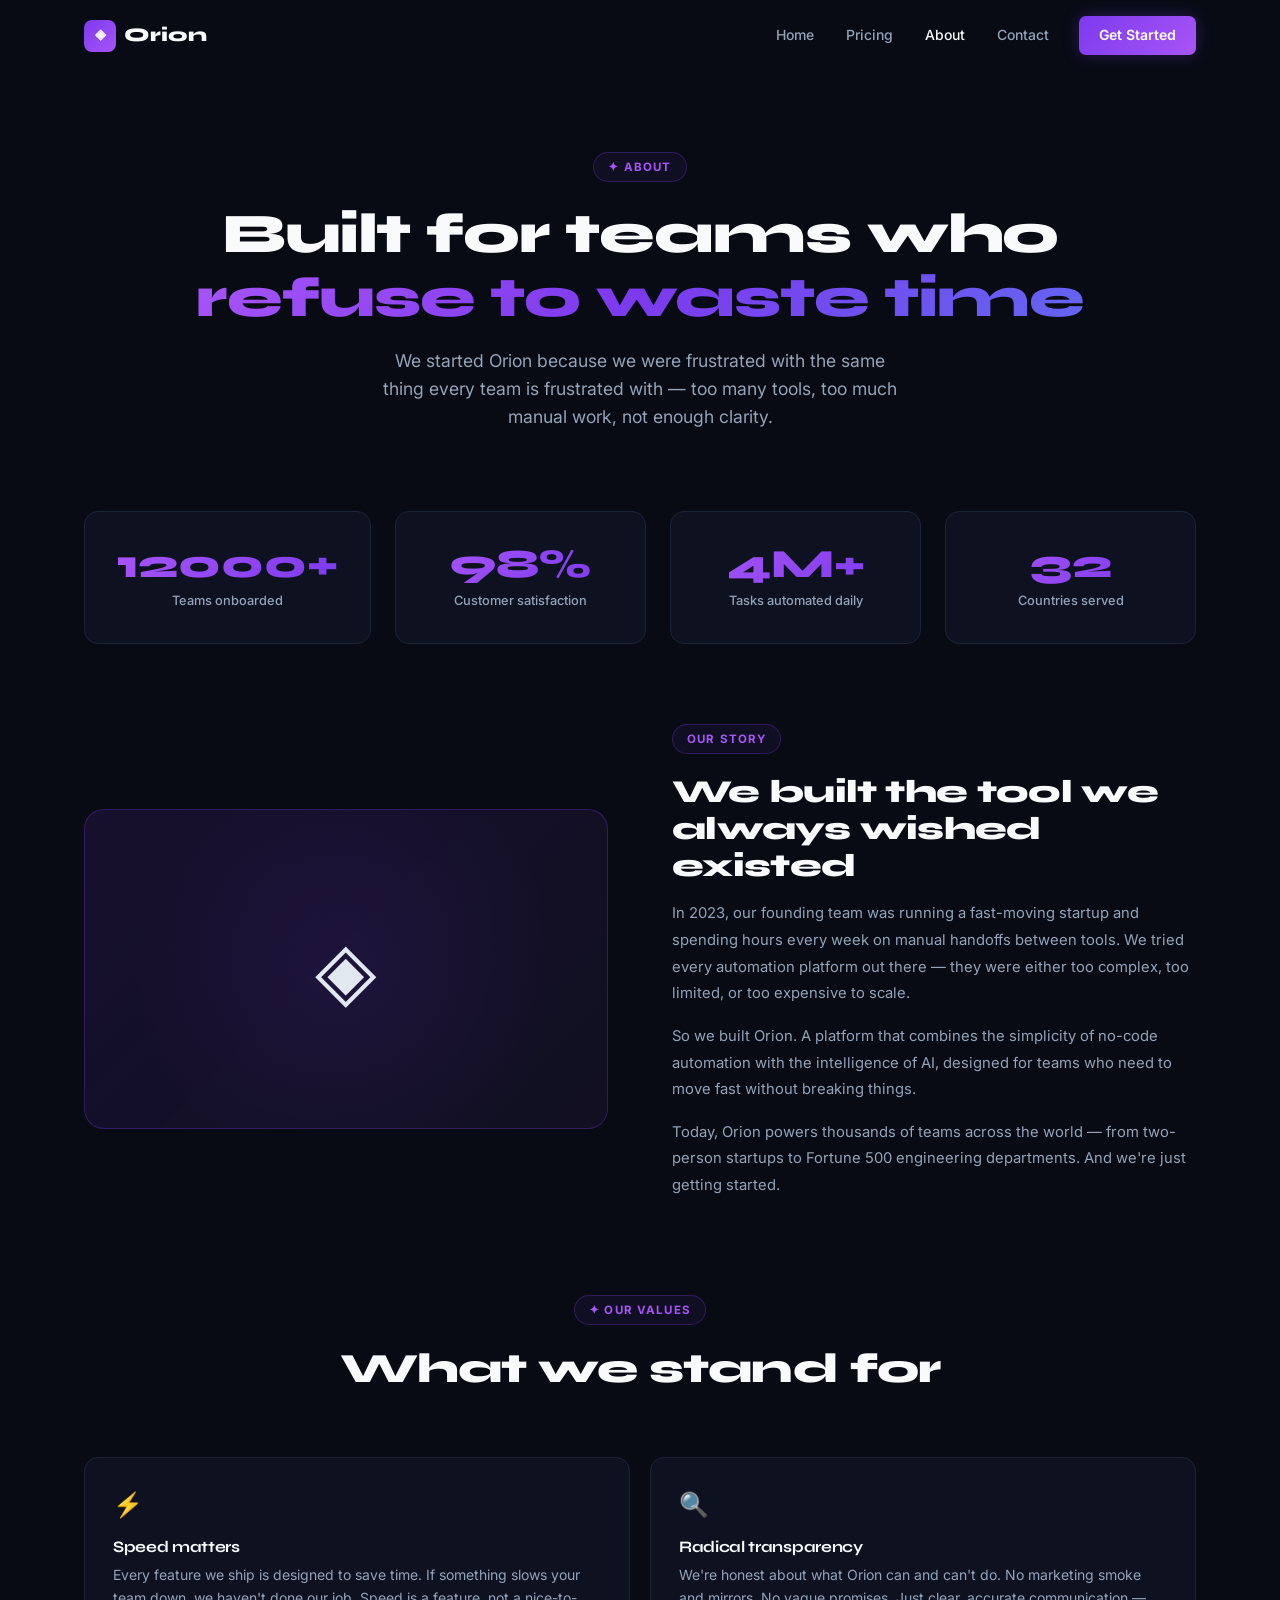
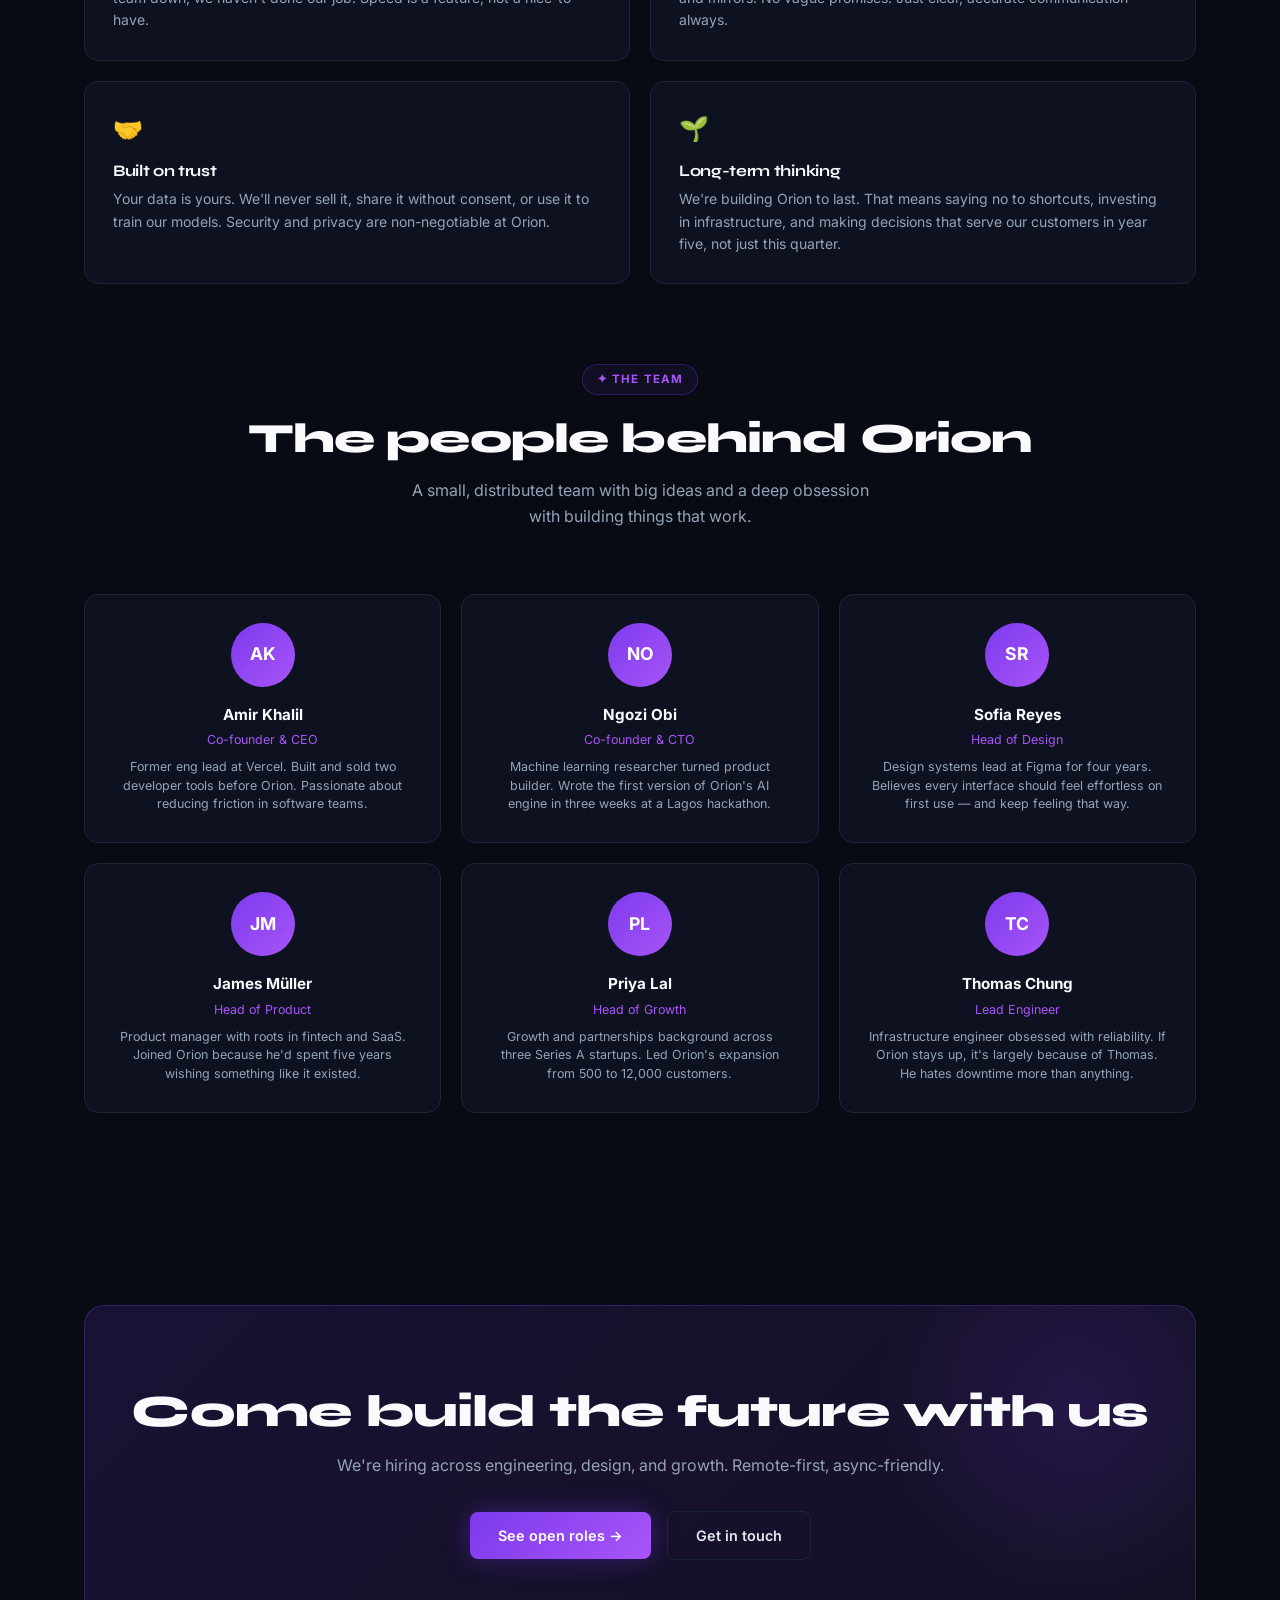
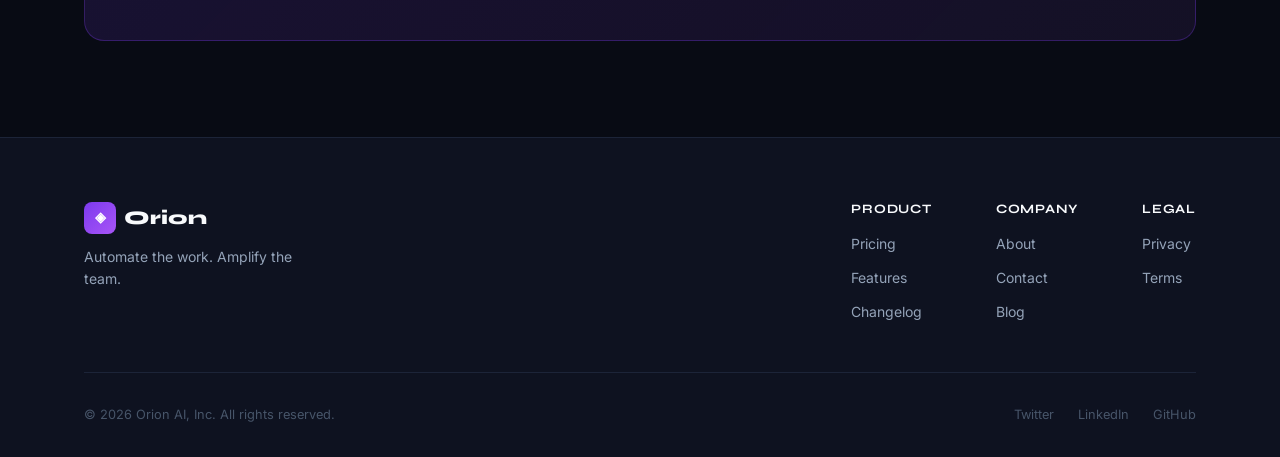
==== about.html @ fe695ee7 "initial commit" ====
<!DOCTYPE html>
<html lang="en">
<head>
  <meta charset="UTF-8" />
  <meta name="viewport" content="width=device-width, initial-scale=1.0" />
  <title>About — Orion AI</title>
  <link href="https://fonts.googleapis.com/css2?family=Syne:wght@700;800&family=Inter:wght@400;500;600&display=swap" rel="stylesheet" />
  <link rel="stylesheet" href="styles.css" />
</head>
<body>

  <!-- NAVBAR -->
  <nav class="navbar" id="navbar">
    <div class="nav-container">
      <a href="index.html" class="nav-logo">
        <span class="logo-icon">◈</span>
        Orion
      </a>
      <div class="nav-links" id="nav-links">
        <a href="index.html" class="nav-link">Home</a>
        <a href="pricing.html" class="nav-link">Pricing</a>
        <a href="about.html" class="nav-link">About</a>
        <a href="contact.html" class="nav-link">Contact</a>
        <a href="contact.html" class="btn-nav">Get Started</a>
      </div>
      <button class="hamburger" id="hamburger" aria-label="Menu">
        <span></span><span></span><span></span>
      </button>
    </div>
  </nav>

  <!-- HERO -->
  <div class="page-hero">
    <div class="container">
      <span class="section-label reveal">✦ About</span>
      <h1 class="reveal reveal-d1">Built for teams who <span class="gradient-text">refuse to waste time</span></h1>
      <p class="reveal reveal-d2">We started Orion because we were frustrated with the same thing every team is frustrated with — too many tools, too much manual work, not enough clarity.</p>
    </div>
  </div>

  <section class="section" style="padding-top: 0;">
    <div class="container">

      <!-- Stats -->
      <div class="stats-grid">
        <div class="stat-block reveal">
          <div class="num count-up" data-target="12000" data-suffix="+">0</div>
          <div class="label">Teams onboarded</div>
        </div>
        <div class="stat-block reveal reveal-d2">
          <div class="num count-up" data-target="98" data-suffix="%">0</div>
          <div class="label">Customer satisfaction</div>
        </div>
        <div class="stat-block reveal reveal-d3">
          <div class="num count-up" data-target="4" data-suffix="M+">0</div>
          <div class="label">Tasks automated daily</div>
        </div>
        <div class="stat-block reveal reveal-d4">
          <div class="num count-up" data-target="32" data-suffix="">0</div>
          <div class="label">Countries served</div>
        </div>
      </div>

      <!-- Story -->
      <div class="story-grid">
        <div class="story-visual reveal">
          <span style="position:relative;z-index:1">◈</span>
        </div>
        <div class="story-text reveal reveal-d2">
          <span class="section-label">Our Story</span>
          <h2>We built the tool we always wished existed</h2>
          <p>In 2023, our founding team was running a fast-moving startup and spending hours every week on manual handoffs between tools. We tried every automation platform out there — they were either too complex, too limited, or too expensive to scale.</p>
          <p>So we built Orion. A platform that combines the simplicity of no-code automation with the intelligence of AI, designed for teams who need to move fast without breaking things.</p>
          <p>Today, Orion powers thousands of teams across the world — from two-person startups to Fortune 500 engineering departments. And we're just getting started.</p>
        </div>
      </div>

      <!-- Values -->
      <div class="section-header">
        <span class="section-label reveal">✦ Our Values</span>
        <h2 class="reveal reveal-d1">What we stand for</h2>
      </div>
      <div class="values-grid">
        <div class="value-card reveal">
          <div class="value-icon">⚡</div>
          <h3>Speed matters</h3>
          <p>Every feature we ship is designed to save time. If something slows your team down, we haven't done our job. Speed is a feature, not a nice-to-have.</p>
        </div>
        <div class="value-card reveal reveal-d2">
          <div class="value-icon">🔍</div>
          <h3>Radical transparency</h3>
          <p>We're honest about what Orion can and can't do. No marketing smoke and mirrors. No vague promises. Just clear, accurate communication — always.</p>
        </div>
        <div class="value-card reveal reveal-d1">
          <div class="value-icon">🤝</div>
          <h3>Built on trust</h3>
          <p>Your data is yours. We'll never sell it, share it without consent, or use it to train our models. Security and privacy are non-negotiable at Orion.</p>
        </div>
        <div class="value-card reveal reveal-d3">
          <div class="value-icon">🌱</div>
          <h3>Long-term thinking</h3>
          <p>We're building Orion to last. That means saying no to shortcuts, investing in infrastructure, and making decisions that serve our customers in year five, not just this quarter.</p>
        </div>
      </div>

      <!-- Team -->
      <div class="section-header" style="margin-top: 4rem;">
        <span class="section-label reveal">✦ The Team</span>
        <h2 class="reveal reveal-d1">The people behind Orion</h2>
        <p class="reveal reveal-d2">A small, distributed team with big ideas and a deep obsession with building things that work.</p>
      </div>
      <div class="team-grid">
        <div class="team-card reveal">
          <div class="team-av">AK</div>
          <div class="team-name">Amir Khalil</div>
          <div class="team-role">Co-founder & CEO</div>
          <div class="team-bio">Former eng lead at Vercel. Built and sold two developer tools before Orion. Passionate about reducing friction in software teams.</div>
        </div>
        <div class="team-card reveal reveal-d2">
          <div class="team-av">NO</div>
          <div class="team-name">Ngozi Obi</div>
          <div class="team-role">Co-founder & CTO</div>
          <div class="team-bio">Machine learning researcher turned product builder. Wrote the first version of Orion's AI engine in three weeks at a Lagos hackathon.</div>
        </div>
        <div class="team-card reveal reveal-d4">
          <div class="team-av">SR</div>
          <div class="team-name">Sofia Reyes</div>
          <div class="team-role">Head of Design</div>
          <div class="team-bio">Design systems lead at Figma for four years. Believes every interface should feel effortless on first use — and keep feeling that way.</div>
        </div>
        <div class="team-card reveal reveal-d1">
          <div class="team-av">JM</div>
          <div class="team-name">James Müller</div>
          <div class="team-role">Head of Product</div>
          <div class="team-bio">Product manager with roots in fintech and SaaS. Joined Orion because he'd spent five years wishing something like it existed.</div>
        </div>
        <div class="team-card reveal reveal-d3">
          <div class="team-av">PL</div>
          <div class="team-name">Priya Lal</div>
          <div class="team-role">Head of Growth</div>
          <div class="team-bio">Growth and partnerships background across three Series A startups. Led Orion's expansion from 500 to 12,000 customers.</div>
        </div>
        <div class="team-card reveal reveal-d5">
          <div class="team-av">TC</div>
          <div class="team-name">Thomas Chung</div>
          <div class="team-role">Lead Engineer</div>
          <div class="team-bio">Infrastructure engineer obsessed with reliability. If Orion stays up, it's largely because of Thomas. He hates downtime more than anything.</div>
        </div>
      </div>

    </div>
  </section>

  <!-- CTA -->
  <section class="section" style="padding-bottom: 0;">
    <div class="container">
      <div class="cta-banner reveal">
        <h2>Come build the future with us</h2>
        <p>We're hiring across engineering, design, and growth. Remote-first, async-friendly.</p>
        <div class="hero-cta">
          <a href="contact.html" class="btn-primary">See open roles →</a>
          <a href="contact.html" class="btn-secondary">Get in touch</a>
        </div>
      </div>
    </div>
  </section>

  <!-- FOOTER -->
  <footer class="footer">
    <div class="container">
      <div class="footer-top">
        <div class="footer-brand">
          <a href="index.html" class="nav-logo">
            <span class="logo-icon">◈</span>
            Orion
          </a>
          <p>Automate the work. Amplify the team.</p>
        </div>
        <div class="footer-links">
          <div class="footer-col">
            <h4>Product</h4>
            <a href="pricing.html">Pricing</a>
            <a href="#">Features</a>
            <a href="#">Changelog</a>
          </div>
          <div class="footer-col">
            <h4>Company</h4>
            <a href="about.html">About</a>
            <a href="contact.html">Contact</a>
            <a href="#">Blog</a>
          </div>
          <div class="footer-col">
            <h4>Legal</h4>
            <a href="#">Privacy</a>
            <a href="#">Terms</a>
          </div>
        </div>
      </div>
      <div class="footer-bottom">
        <p>&copy; 2026 Orion AI, Inc. All rights reserved.</p>
        <div class="social-links">
          <a href="#">Twitter</a>
          <a href="#">LinkedIn</a>
          <a href="#">GitHub</a>
        </div>
      </div>
    </div>
  </footer>

  <script src="app.js"></script>
</body>
</html>
---- styles.css ----
/* ── ORION AI — SHARED STYLES ── */

:root {
  --bg:          #080B14;
  --surface:     #0E1220;
  --surface-hi:  #131826;
  --border:      #1C2438;
  --border-glow: rgba(124,58,237,0.3);
  --violet:      #7C3AED;
  --violet-lt:   #A855F7;
  --violet-dim:  rgba(124,58,237,0.07);
  --violet-glow: rgba(124,58,237,0.18);
  --text:        #E2E8F0;
  --text-soft:   #94A3B8;
  --text-faint:  #475569;
  --white:       #F8FAFC;
  --nav-h:       72px;
  --max-w:       1160px;
  --radius:      14px;
}

/* ── RESET ── */
*, *::before, *::after { box-sizing: border-box; margin: 0; padding: 0; }
html { scroll-behavior: smooth; }
body {
  background: var(--bg);
  color: var(--text);
  font-family: 'Inter', sans-serif;
  font-size: 16px;
  line-height: 1.6;
  overflow-x: hidden;
}
a { text-decoration: none; color: inherit; }
button { font-family: inherit; cursor: pointer; border: none; background: none; }
img { display: block; max-width: 100%; }

/* ── CONTAINER ── */
.container {
  max-width: var(--max-w);
  margin: 0 auto;
  padding: 0 1.5rem;
}

/* ── TYPOGRAPHY ── */
h1, h2, h3, h4 {
  font-family: 'Syne', sans-serif;
  line-height: 1.15;
  letter-spacing: -0.02em;
}

.gradient-text {
  background: linear-gradient(135deg, #A855F7 0%, #7C3AED 50%, #6366F1 100%);
  -webkit-background-clip: text;
  -webkit-text-fill-color: transparent;
  background-clip: text;
}

.section-label {
  display: inline-flex;
  align-items: center;
  gap: 0.5rem;
  font-size: 0.72rem;
  font-weight: 700;
  letter-spacing: 0.1em;
  text-transform: uppercase;
  color: var(--violet-lt);
  border: 1px solid var(--border-glow);
  background: var(--violet-dim);
  border-radius: 20px;
  padding: 0.3rem 0.875rem;
  margin-bottom: 1.25rem;
}

/* ── BUTTONS ── */
.btn-primary {
  display: inline-flex;
  align-items: center;
  gap: 0.5rem;
  background: linear-gradient(135deg, #7C3AED, #A855F7);
  color: #fff;
  font-size: 0.9rem;
  font-weight: 600;
  padding: 0.75rem 1.75rem;
  border-radius: 8px;
  border: none;
  cursor: pointer;
  transition: opacity 0.2s, box-shadow 0.2s, transform 0.15s;
  box-shadow: 0 0 24px rgba(124,58,237,0.35);
}

.btn-primary:hover {
  opacity: 0.92;
  box-shadow: 0 0 36px rgba(124,58,237,0.5);
  transform: translateY(-1px);
}

.btn-secondary {
  display: inline-flex;
  align-items: center;
  gap: 0.5rem;
  background: transparent;
  color: var(--text);
  font-size: 0.9rem;
  font-weight: 600;
  padding: 0.75rem 1.75rem;
  border-radius: 8px;
  border: 1px solid var(--border);
  cursor: pointer;
  transition: border-color 0.2s, color 0.2s, background 0.2s;
}

.btn-secondary:hover {
  border-color: var(--violet);
  color: var(--violet-lt);
  background: var(--violet-dim);
}

/* ── NAVBAR ── */
.navbar {
  position: fixed;
  top: 0; left: 0; right: 0;
  z-index: 1000;
  height: var(--nav-h);
  transition: background 0.3s, border-color 0.3s, backdrop-filter 0.3s;
  border-bottom: 1px solid transparent;
}

.navbar.scrolled {
  background: rgba(8,11,20,0.85);
  backdrop-filter: blur(16px);
  border-bottom-color: var(--border);
}

.nav-container {
  max-width: var(--max-w);
  margin: 0 auto;
  padding: 0 1.5rem;
  height: 100%;
  display: flex;
  align-items: center;
  justify-content: space-between;
}

.nav-logo {
  display: flex;
  align-items: center;
  gap: 0.5rem;
  font-family: 'Syne', sans-serif;
  font-size: 1.2rem;
  font-weight: 800;
  color: var(--white);
}

.logo-icon {
  display: flex;
  align-items: center;
  justify-content: center;
  width: 32px;
  height: 32px;
  background: linear-gradient(135deg, #7C3AED, #A855F7);
  border-radius: 8px;
  font-size: 14px;
  color: #fff;
}

.nav-links {
  display: flex;
  align-items: center;
  gap: 0.25rem;
}

.nav-link {
  font-size: 0.875rem;
  font-weight: 500;
  color: var(--text-soft);
  padding: 0.5rem 0.875rem;
  border-radius: 6px;
  transition: color 0.15s, background 0.15s;
}

.nav-link:hover { color: var(--white); background: var(--surface-hi); }
.nav-link.active { color: var(--white); }

.btn-nav {
  margin-left: 0.75rem;
  padding: 0.5rem 1.25rem;
  background: linear-gradient(135deg, #7C3AED, #A855F7);
  color: #fff;
  font-size: 0.875rem;
  font-weight: 600;
  border-radius: 7px;
  transition: opacity 0.2s, box-shadow 0.2s;
  box-shadow: 0 0 16px rgba(124,58,237,0.3);
}

.btn-nav:hover {
  opacity: 0.9;
  box-shadow: 0 0 24px rgba(124,58,237,0.45);
}

/* Hamburger */
.hamburger {
  display: none;
  flex-direction: column;
  gap: 5px;
  padding: 6px;
  cursor: pointer;
}

.hamburger span {
  display: block;
  width: 22px;
  height: 2px;
  background: var(--text);
  border-radius: 2px;
  transition: all 0.3s;
}

.hamburger.open span:nth-child(1) { transform: translateY(7px) rotate(45deg); }
.hamburger.open span:nth-child(2) { opacity: 0; }
.hamburger.open span:nth-child(3) { transform: translateY(-7px) rotate(-45deg); }

/* ── FOOTER ── */
.footer {
  background: var(--surface);
  border-top: 1px solid var(--border);
  padding: 4rem 0 2rem;
  margin-top: 6rem;
}

.footer-top {
  display: flex;
  justify-content: space-between;
  gap: 3rem;
  margin-bottom: 3rem;
}

.footer-brand p {
  font-size: 0.875rem;
  color: var(--text-soft);
  margin-top: 0.75rem;
  max-width: 220px;
}

.footer-links {
  display: flex;
  gap: 4rem;
}

.footer-col {
  display: flex;
  flex-direction: column;
  gap: 0.75rem;
}

.footer-col h4 {
  font-family: 'Syne', sans-serif;
  font-size: 0.8rem;
  font-weight: 700;
  color: var(--white);
  text-transform: uppercase;
  letter-spacing: 0.06em;
  margin-bottom: 0.25rem;
}

.footer-col a {
  font-size: 0.875rem;
  color: var(--text-soft);
  transition: color 0.15s;
}

.footer-col a:hover { color: var(--violet-lt); }

.footer-bottom {
  display: flex;
  align-items: center;
  justify-content: space-between;
  padding-top: 2rem;
  border-top: 1px solid var(--border);
  font-size: 0.8rem;
  color: var(--text-faint);
}

.social-links {
  display: flex;
  gap: 1.5rem;
}

.social-links a {
  font-size: 0.8rem;
  color: var(--text-faint);
  transition: color 0.15s;
}

.social-links a:hover { color: var(--violet-lt); }

/* ── SCROLL REVEAL ── */
.reveal {
  opacity: 0;
  transform: translateY(28px);
  transition: opacity 0.65s ease, transform 0.65s ease;
}

.reveal.visible {
  opacity: 1;
  transform: translateY(0);
}

.reveal-d1 { transition-delay: 0.1s; }
.reveal-d2 { transition-delay: 0.2s; }
.reveal-d3 { transition-delay: 0.3s; }
.reveal-d4 { transition-delay: 0.4s; }
.reveal-d5 { transition-delay: 0.5s; }
.reveal-d6 { transition-delay: 0.6s; }

/* ── PAGE HERO (shared) ── */
.page-hero {
  padding: calc(var(--nav-h) + 5rem) 0 5rem;
  text-align: center;
}

.page-hero h1 {
  font-size: clamp(2.2rem, 5vw, 3.5rem);
  font-weight: 800;
  color: var(--white);
  margin-bottom: 1rem;
}

.page-hero p {
  font-size: 1.1rem;
  color: var(--text-soft);
  max-width: 520px;
  margin: 0 auto;
}

/* ── HOME: HERO ── */
.hero {
  position: relative;
  min-height: 100vh;
  display: flex;
  align-items: center;
  padding-top: var(--nav-h);
  overflow: hidden;
}

.hero-bg {
  position: absolute;
  inset: 0;
  pointer-events: none;
}

.orb {
  position: absolute;
  border-radius: 50%;
  filter: blur(80px);
}

.orb-1 {
  width: 600px; height: 600px;
  background: radial-gradient(circle, rgba(124,58,237,0.22), transparent 65%);
  top: -100px; right: -80px;
  animation: orb-float 8s ease-in-out infinite;
}

.orb-2 {
  width: 400px; height: 400px;
  background: radial-gradient(circle, rgba(168,85,247,0.12), transparent 65%);
  bottom: -50px; left: 10%;
  animation: orb-float 10s ease-in-out infinite reverse;
}

.orb-3 {
  width: 250px; height: 250px;
  background: radial-gradient(circle, rgba(99,102,241,0.15), transparent 65%);
  top: 30%; left: 40%;
  animation: orb-float 7s ease-in-out infinite 2s;
}

@keyframes orb-float {
  0%, 100% { transform: translateY(0) scale(1); }
  50% { transform: translateY(-20px) scale(1.04); }
}

.hero-grid {
  position: absolute;
  inset: 0;
  background-image:
    linear-gradient(rgba(124,58,237,0.04) 1px, transparent 1px),
    linear-gradient(90deg, rgba(124,58,237,0.04) 1px, transparent 1px);
  background-size: 60px 60px;
  mask-image: radial-gradient(ellipse 80% 80% at 50% 50%, black 30%, transparent 100%);
}

.hero-content {
  position: relative;
  z-index: 1;
  max-width: var(--max-w);
  margin: 0 auto;
  padding: 0 1.5rem;
  text-align: center;
}

.hero-badge {
  display: inline-flex;
  align-items: center;
  gap: 0.5rem;
  font-size: 0.78rem;
  font-weight: 600;
  color: var(--violet-lt);
  border: 1px solid var(--border-glow);
  background: var(--violet-dim);
  border-radius: 20px;
  padding: 0.35rem 1rem;
  margin-bottom: 1.75rem;
}

.hero-badge::before {
  content: '';
  width: 6px; height: 6px;
  border-radius: 50%;
  background: var(--violet-lt);
  animation: blink 2s ease-in-out infinite;
}

@keyframes blink {
  0%, 100% { opacity: 1; }
  50% { opacity: 0.3; }
}

.hero h1 {
  font-size: clamp(2.8rem, 6.5vw, 5rem);
  font-weight: 800;
  color: var(--white);
  margin-bottom: 1.5rem;
  line-height: 1.05;
}

.hero p {
  font-size: 1.15rem;
  color: var(--text-soft);
  max-width: 560px;
  margin: 0 auto 2.5rem;
}

.hero-cta {
  display: flex;
  align-items: center;
  justify-content: center;
  gap: 1rem;
  flex-wrap: wrap;
}

.hero-note {
  margin-top: 1.25rem;
  font-size: 0.78rem;
  color: var(--text-faint);
}

/* ── LOGOS BAR ── */
.logos-bar {
  padding: 3.5rem 0;
  border-top: 1px solid var(--border);
  border-bottom: 1px solid var(--border);
}

.logos-label {
  text-align: center;
  font-size: 0.75rem;
  font-weight: 600;
  color: var(--text-faint);
  text-transform: uppercase;
  letter-spacing: 0.08em;
  margin-bottom: 2rem;
}

.logos-row {
  display: flex;
  align-items: center;
  justify-content: center;
  gap: 3rem;
  flex-wrap: wrap;
}

.logo-name {
  font-family: 'Syne', sans-serif;
  font-size: 1rem;
  font-weight: 700;
  color: var(--text-faint);
  transition: color 0.2s;
}

.logo-name:hover { color: var(--text-soft); }

/* ── FEATURES ── */
.section {
  padding: 6rem 0;
}

.section-header {
  text-align: center;
  margin-bottom: 4rem;
}

.section-header h2 {
  font-size: clamp(1.8rem, 3.5vw, 2.6rem);
  font-weight: 800;
  color: var(--white);
  margin-bottom: 1rem;
}

.section-header p {
  font-size: 1rem;
  color: var(--text-soft);
  max-width: 480px;
  margin: 0 auto;
}

.features-grid {
  display: grid;
  grid-template-columns: repeat(3, 1fr);
  gap: 1.25rem;
}

.feature-card {
  background: var(--violet-dim);
  border: 1px solid var(--border);
  border-radius: var(--radius);
  padding: 2rem;
  transition: border-color 0.2s, box-shadow 0.2s, transform 0.2s;
}

.feature-card:hover {
  border-color: var(--border-glow);
  box-shadow: 0 0 32px var(--violet-glow);
  transform: translateY(-3px);
}

.feature-icon {
  width: 44px; height: 44px;
  background: linear-gradient(135deg, var(--violet), var(--violet-lt));
  border-radius: 10px;
  display: flex;
  align-items: center;
  justify-content: center;
  font-size: 1.1rem;
  margin-bottom: 1.25rem;
}

.feature-card h3 {
  font-size: 1rem;
  font-weight: 700;
  color: var(--white);
  margin-bottom: 0.5rem;
}

.feature-card p {
  font-size: 0.875rem;
  color: var(--text-soft);
  line-height: 1.6;
}

/* ── HOW IT WORKS ── */
.steps {
  display: grid;
  grid-template-columns: repeat(3, 1fr);
  gap: 2rem;
  position: relative;
}

.steps::before {
  content: '';
  position: absolute;
  top: 28px;
  left: calc(16.66% + 28px);
  right: calc(16.66% + 28px);
  height: 1px;
  background: linear-gradient(90deg, var(--violet), var(--violet-lt), var(--violet));
  opacity: 0.3;
}

.step {
  text-align: center;
}

.step-num {
  width: 56px; height: 56px;
  border-radius: 50%;
  background: var(--surface);
  border: 1px solid var(--border-glow);
  display: flex; align-items: center; justify-content: center;
  font-family: 'Syne', sans-serif;
  font-size: 1rem; font-weight: 800;
  color: var(--violet-lt);
  margin: 0 auto 1.25rem;
  position: relative; z-index: 1;
}

.step h3 {
  font-size: 1rem; font-weight: 700;
  color: var(--white);
  margin-bottom: 0.5rem;
}

.step p {
  font-size: 0.875rem;
  color: var(--text-soft);
}

/* ── TESTIMONIALS ── */
.testimonials-grid {
  display: grid;
  grid-template-columns: repeat(3, 1fr);
  gap: 1.25rem;
}

.testimonial-card {
  background: var(--surface);
  border: 1px solid var(--border);
  border-radius: var(--radius);
  padding: 1.75rem;
  transition: border-color 0.2s;
}

.testimonial-card:hover { border-color: var(--border-glow); }

.stars {
  color: #F59E0B;
  font-size: 0.875rem;
  margin-bottom: 1rem;
}

.testimonial-card blockquote {
  font-size: 0.9rem;
  color: var(--text-soft);
  line-height: 1.7;
  margin-bottom: 1.25rem;
  font-style: italic;
}

.testimonial-author {
  display: flex;
  align-items: center;
  gap: 0.75rem;
}

.author-av {
  width: 36px; height: 36px;
  border-radius: 50%;
  background: linear-gradient(135deg, var(--violet), var(--violet-lt));
  display: flex; align-items: center; justify-content: center;
  font-size: 0.7rem; font-weight: 700; color: #fff;
  flex-shrink: 0;
}

.author-name {
  font-size: 0.85rem; font-weight: 700; color: var(--white);
}

.author-role {
  font-size: 0.72rem; color: var(--text-faint);
}

/* ── CTA BANNER ── */
.cta-banner {
  background: linear-gradient(135deg, rgba(124,58,237,0.15), rgba(168,85,247,0.08));
  border: 1px solid var(--border-glow);
  border-radius: 20px;
  padding: 5rem 2rem;
  text-align: center;
  position: relative;
  overflow: hidden;
  margin: 0 0 2rem;
}

.cta-banner::before {
  content: '';
  position: absolute;
  width: 400px; height: 400px;
  border-radius: 50%;
  background: radial-gradient(circle, rgba(124,58,237,0.15), transparent 70%);
  top: -100px; right: -80px;
}

.cta-banner h2 {
  font-size: clamp(1.8rem, 3.5vw, 2.8rem);
  font-weight: 800;
  color: var(--white);
  margin-bottom: 1rem;
  position: relative;
}

.cta-banner p {
  font-size: 1rem;
  color: var(--text-soft);
  margin-bottom: 2rem;
  position: relative;
}

.cta-banner .hero-cta { position: relative; }

/* ── PRICING ── */
.pricing-toggle-wrap {
  display: flex;
  align-items: center;
  justify-content: center;
  gap: 1rem;
  margin-bottom: 3rem;
}

.billing-label {
  font-size: 0.875rem;
  font-weight: 600;
  color: var(--text-soft);
}

.toggle-wrap {
  width: 48px; height: 26px;
  background: var(--border);
  border-radius: 13px;
  position: relative;
  cursor: pointer;
  transition: background 0.2s;
}

.toggle-wrap.on { background: var(--violet); }

.toggle-knob {
  position: absolute;
  width: 20px; height: 20px;
  background: #fff;
  border-radius: 50%;
  top: 3px; left: 3px;
  transition: transform 0.2s;
}

.toggle-wrap.on .toggle-knob { transform: translateX(22px); }

.save-badge {
  font-size: 0.68rem;
  font-weight: 700;
  color: var(--violet-lt);
  background: var(--violet-dim);
  border: 1px solid var(--border-glow);
  border-radius: 20px;
  padding: 0.15rem 0.5rem;
  margin-left: 0.25rem;
}

.pricing-grid {
  display: grid;
  grid-template-columns: repeat(3, 1fr);
  gap: 1.25rem;
  align-items: start;
}

.pricing-card {
  background: var(--surface);
  border: 1px solid var(--border);
  border-radius: var(--radius);
  padding: 2rem;
  transition: border-color 0.2s, box-shadow 0.2s;
}

.pricing-card.featured {
  background: linear-gradient(160deg, rgba(124,58,237,0.1), var(--surface));
  border-color: var(--border-glow);
  box-shadow: 0 0 48px var(--violet-glow);
  transform: scale(1.02);
}

.pricing-badge {
  display: inline-block;
  font-size: 0.68rem; font-weight: 700;
  color: var(--violet-lt);
  background: var(--violet-dim);
  border: 1px solid var(--border-glow);
  border-radius: 20px;
  padding: 0.2rem 0.65rem;
  margin-bottom: 1.25rem;
}

.pricing-name {
  font-family: 'Syne', sans-serif;
  font-size: 1.1rem; font-weight: 700;
  color: var(--white);
  margin-bottom: 0.35rem;
}

.pricing-desc {
  font-size: 0.8rem;
  color: var(--text-soft);
  margin-bottom: 1.5rem;
}

.pricing-price {
  margin-bottom: 1.75rem;
}

.price-amount {
  font-family: 'Syne', sans-serif;
  font-size: 2.75rem; font-weight: 800;
  color: var(--white);
  line-height: 1;
}

.price-period {
  font-size: 0.8rem;
  color: var(--text-faint);
  margin-top: 0.2rem;
}

.pricing-divider {
  height: 1px;
  background: var(--border);
  margin-bottom: 1.5rem;
}

.pricing-feature {
  display: flex;
  align-items: center;
  gap: 0.6rem;
  font-size: 0.875rem;
  color: var(--text-soft);
  padding: 0.4rem 0;
}

.pricing-feature .check {
  color: var(--violet-lt);
  font-size: 0.8rem;
  flex-shrink: 0;
}

.pricing-feature .cross {
  color: var(--text-faint);
  font-size: 0.8rem;
  flex-shrink: 0;
}

.pricing-card .btn-primary,
.pricing-card .btn-secondary { width: 100%; justify-content: center; margin-top: 1.75rem; }

/* ── FAQ ── */
.faq-list {
  max-width: 680px;
  margin: 0 auto;
}

.faq-item {
  border-bottom: 1px solid var(--border);
}

.faq-question {
  display: flex;
  align-items: center;
  justify-content: space-between;
  padding: 1.25rem 0;
  font-size: 0.95rem;
  font-weight: 600;
  color: var(--white);
  cursor: pointer;
  width: 100%;
  text-align: left;
  transition: color 0.15s;
}

.faq-question:hover { color: var(--violet-lt); }

.faq-icon {
  font-size: 1.1rem;
  color: var(--text-faint);
  transition: transform 0.2s, color 0.2s;
  flex-shrink: 0;
}

.faq-item.open .faq-icon { transform: rotate(45deg); color: var(--violet-lt); }

.faq-answer {
  font-size: 0.875rem;
  color: var(--text-soft);
  line-height: 1.7;
  max-height: 0;
  overflow: hidden;
  transition: max-height 0.3s ease, padding 0.3s;
}

.faq-item.open .faq-answer {
  max-height: 200px;
  padding-bottom: 1.25rem;
}

/* ── ABOUT ── */
.stats-grid {
  display: grid;
  grid-template-columns: repeat(4, 1fr);
  gap: 1.5rem;
  margin-bottom: 5rem;
}

.stat-block {
  text-align: center;
  padding: 2rem;
  background: var(--surface);
  border: 1px solid var(--border);
  border-radius: var(--radius);
  transition: border-color 0.2s;
}

.stat-block:hover { border-color: var(--border-glow); }

.stat-block .num {
  font-family: 'Syne', sans-serif;
  font-size: 2.5rem;
  font-weight: 800;
  background: linear-gradient(135deg, #A855F7, #7C3AED);
  -webkit-background-clip: text;
  -webkit-text-fill-color: transparent;
  background-clip: text;
  line-height: 1;
  margin-bottom: 0.4rem;
}

.stat-block .label {
  font-size: 0.8rem;
  color: var(--text-soft);
  font-weight: 500;
}

.story-grid {
  display: grid;
  grid-template-columns: 1fr 1fr;
  gap: 4rem;
  align-items: center;
  margin-bottom: 5rem;
}

.story-visual {
  background: linear-gradient(135deg, rgba(124,58,237,0.12), rgba(168,85,247,0.06));
  border: 1px solid var(--border-glow);
  border-radius: 20px;
  padding: 3rem;
  display: flex;
  align-items: center;
  justify-content: center;
  min-height: 320px;
  font-size: 5rem;
  text-align: center;
  position: relative;
  overflow: hidden;
}

.story-visual::before {
  content: '';
  position: absolute;
  inset: 0;
  background: radial-gradient(circle at 50% 50%, rgba(124,58,237,0.1), transparent 70%);
}

.story-text h2 {
  font-size: 2rem;
  font-weight: 800;
  color: var(--white);
  margin-bottom: 1rem;
}

.story-text p {
  font-size: 0.925rem;
  color: var(--text-soft);
  line-height: 1.8;
  margin-bottom: 1rem;
}

.values-grid {
  display: grid;
  grid-template-columns: repeat(2, 1fr);
  gap: 1.25rem;
  margin-bottom: 5rem;
}

.value-card {
  background: var(--surface);
  border: 1px solid var(--border);
  border-radius: var(--radius);
  padding: 1.75rem;
  transition: border-color 0.2s;
}

.value-card:hover { border-color: var(--border-glow); }

.value-icon { font-size: 1.5rem; margin-bottom: 0.875rem; }

.value-card h3 {
  font-size: 1rem;
  font-weight: 700;
  color: var(--white);
  margin-bottom: 0.5rem;
}

.value-card p {
  font-size: 0.875rem;
  color: var(--text-soft);
  line-height: 1.6;
}

.team-grid {
  display: grid;
  grid-template-columns: repeat(3, 1fr);
  gap: 1.25rem;
}

.team-card {
  background: var(--surface);
  border: 1px solid var(--border);
  border-radius: var(--radius);
  padding: 1.75rem;
  text-align: center;
  transition: border-color 0.2s, transform 0.2s;
}

.team-card:hover { border-color: var(--border-glow); transform: translateY(-3px); }

.team-av {
  width: 64px; height: 64px;
  border-radius: 50%;
  background: linear-gradient(135deg, var(--violet), var(--violet-lt));
  display: flex; align-items: center; justify-content: center;
  font-size: 1.1rem; font-weight: 700; color: #fff;
  margin: 0 auto 1rem;
}

.team-name {
  font-size: 0.95rem;
  font-weight: 700;
  color: var(--white);
  margin-bottom: 0.2rem;
}

.team-role {
  font-size: 0.78rem;
  color: var(--violet-lt);
  margin-bottom: 0.5rem;
}

.team-bio {
  font-size: 0.78rem;
  color: var(--text-soft);
  line-height: 1.5;
}

/* ── CONTACT ── */
.contact-grid {
  display: grid;
  grid-template-columns: 1fr 1.5fr;
  gap: 4rem;
  align-items: start;
}

.contact-info h2 {
  font-size: 1.75rem;
  font-weight: 800;
  color: var(--white);
  margin-bottom: 1rem;
}

.contact-info p {
  font-size: 0.9rem;
  color: var(--text-soft);
  line-height: 1.7;
  margin-bottom: 2rem;
}

.contact-detail {
  display: flex;
  align-items: flex-start;
  gap: 0.875rem;
  margin-bottom: 1.25rem;
}

.contact-detail-icon {
  width: 38px; height: 38px;
  background: var(--violet-dim);
  border: 1px solid var(--border-glow);
  border-radius: 9px;
  display: flex; align-items: center; justify-content: center;
  font-size: 0.9rem;
  flex-shrink: 0;
}

.contact-detail-text strong {
  display: block;
  font-size: 0.8rem;
  font-weight: 700;
  color: var(--white);
  margin-bottom: 0.1rem;
}

.contact-detail-text span {
  font-size: 0.8rem;
  color: var(--text-soft);
}

.contact-form {
  background: var(--surface);
  border: 1px solid var(--border);
  border-radius: 18px;
  padding: 2.25rem;
}

.form-row {
  display: grid;
  grid-template-columns: 1fr 1fr;
  gap: 1rem;
}

.form-group {
  display: flex;
  flex-direction: column;
  gap: 0.4rem;
  margin-bottom: 1.1rem;
}

.form-label {
  font-size: 0.75rem;
  font-weight: 700;
  color: var(--text-soft);
  letter-spacing: 0.04em;
}

.form-input,
.form-select,
.form-textarea {
  background: var(--surface-hi);
  border: 1px solid var(--border);
  border-radius: 8px;
  padding: 0.7rem 0.9rem;
  color: var(--text);
  font-size: 0.875rem;
  font-family: 'Inter', sans-serif;
  outline: none;
  transition: border-color 0.15s, box-shadow 0.15s;
}

.form-input::placeholder,
.form-textarea::placeholder { color: var(--text-faint); }

.form-input:focus,
.form-select:focus,
.form-textarea:focus {
  border-color: var(--violet);
  box-shadow: 0 0 0 3px rgba(124,58,237,0.12);
}

.form-textarea { resize: vertical; min-height: 120px; }
.form-select { appearance: none; cursor: pointer; }

.form-submit { width: 100%; justify-content: center; margin-top: 0.5rem; }

.form-success {
  display: none;
  text-align: center;
  padding: 2rem;
  color: var(--violet-lt);
  font-weight: 600;
  font-size: 0.95rem;
}

/* ── RESPONSIVE ── */
@media (max-width: 1024px) {
  .features-grid { grid-template-columns: repeat(2, 1fr); }
  .pricing-grid { grid-template-columns: 1fr; max-width: 420px; margin: 0 auto; }
  .pricing-card.featured { transform: none; }
  .stats-grid { grid-template-columns: repeat(2, 1fr); }
  .team-grid { grid-template-columns: repeat(2, 1fr); }
  .story-grid { grid-template-columns: 1fr; }
  .story-visual { min-height: 200px; }
  .contact-grid { grid-template-columns: 1fr; gap: 2.5rem; }
  .testimonials-grid { grid-template-columns: 1fr; max-width: 500px; margin: 0 auto; }
}

@media (max-width: 768px) {
  .nav-links {
    display: none;
    position: fixed;
    top: var(--nav-h);
    left: 0; right: 0;
    background: rgba(8,11,20,0.97);
    backdrop-filter: blur(16px);
    border-bottom: 1px solid var(--border);
    flex-direction: column;
    align-items: flex-start;
    padding: 1.5rem;
    gap: 0.25rem;
  }

  .nav-links.open { display: flex; }

  .btn-nav { margin-left: 0; width: 100%; text-align: center; justify-content: center; }

  .hamburger { display: flex; }

  .features-grid { grid-template-columns: 1fr; }

  .steps { grid-template-columns: 1fr; }
  .steps::before { display: none; }

  .values-grid { grid-template-columns: 1fr; }
  .team-grid { grid-template-columns: 1fr; }

  .footer-top { flex-direction: column; }
  .footer-links { gap: 2rem; flex-wrap: wrap; }
  .footer-bottom { flex-direction: column; gap: 1rem; text-align: center; }

  .form-row { grid-template-columns: 1fr; }

  .hero h1 { font-size: clamp(2.2rem, 8vw, 3.5rem); }

  .section { padding: 4rem 0; }
}

@media (max-width: 480px) {
  .hero-cta { flex-direction: column; align-items: center; }
  .stats-grid { grid-template-columns: 1fr 1fr; }
  .logos-row { gap: 1.5rem; }
}
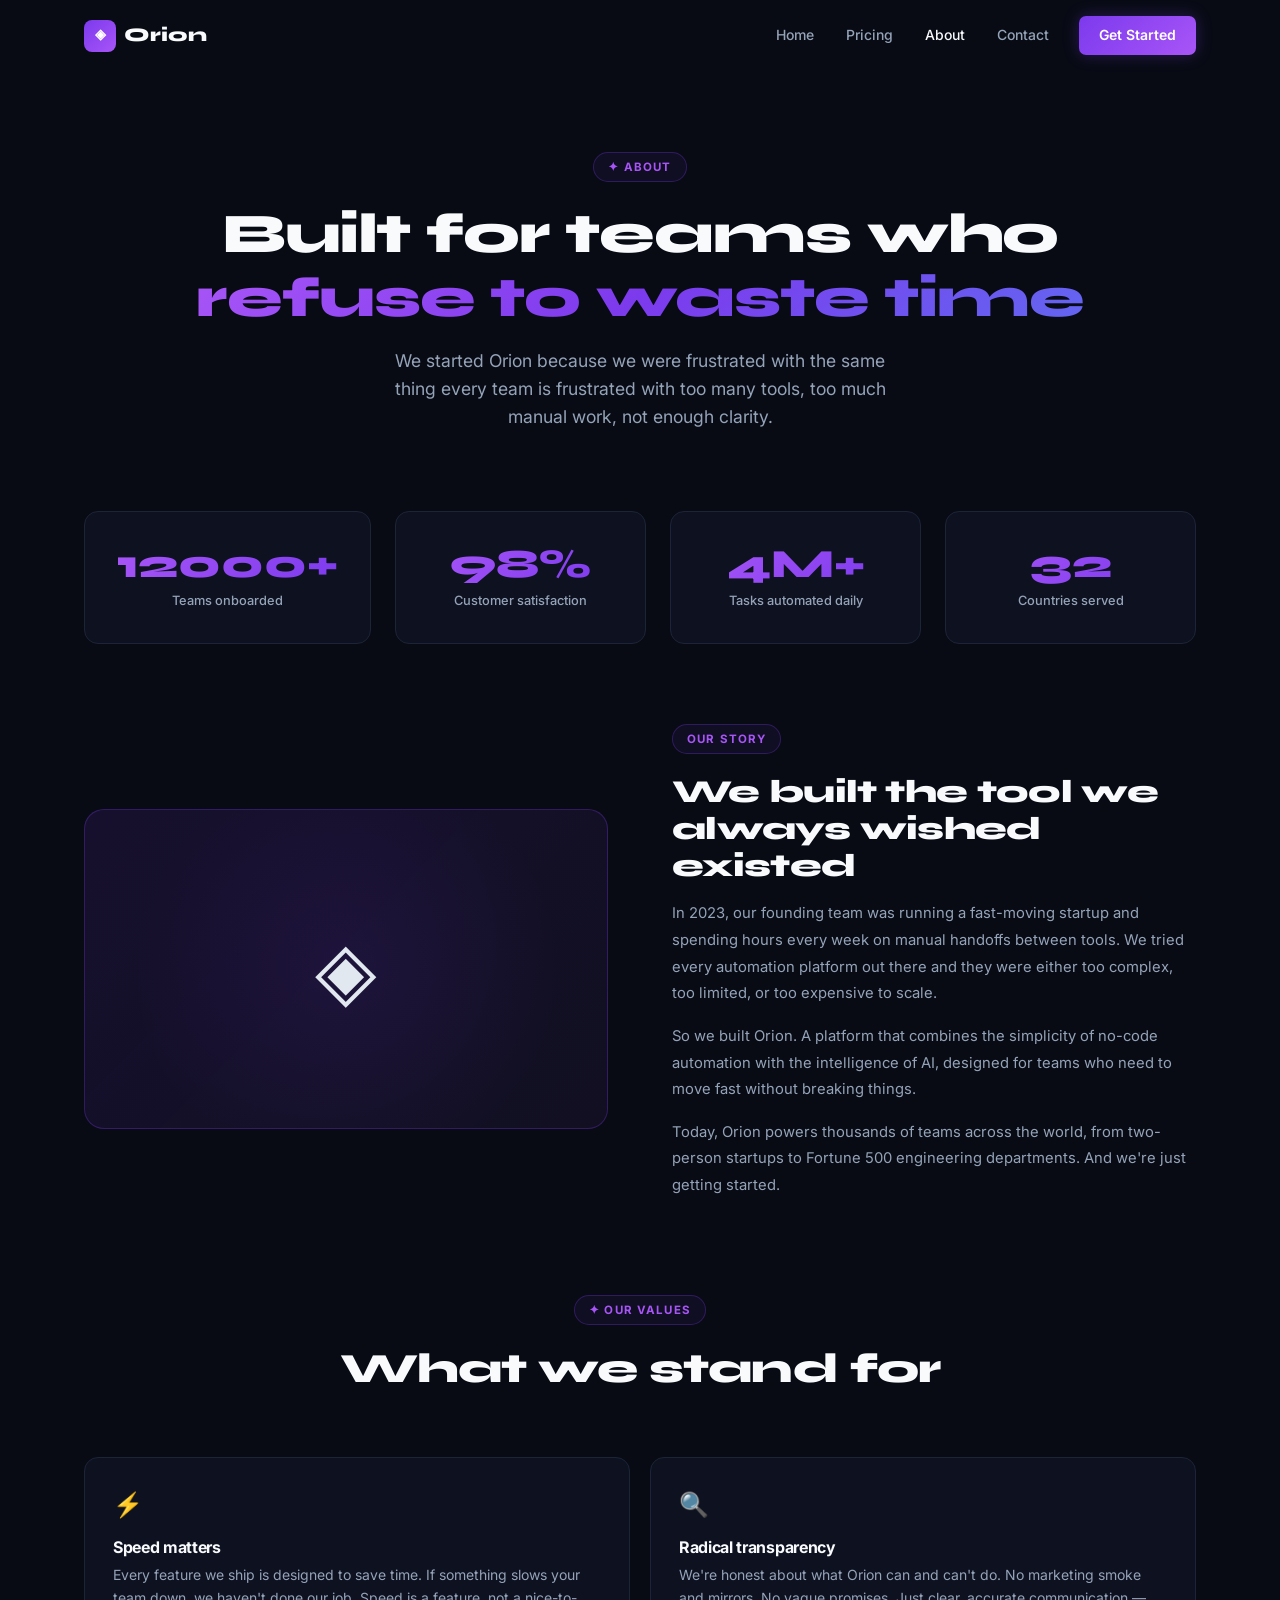
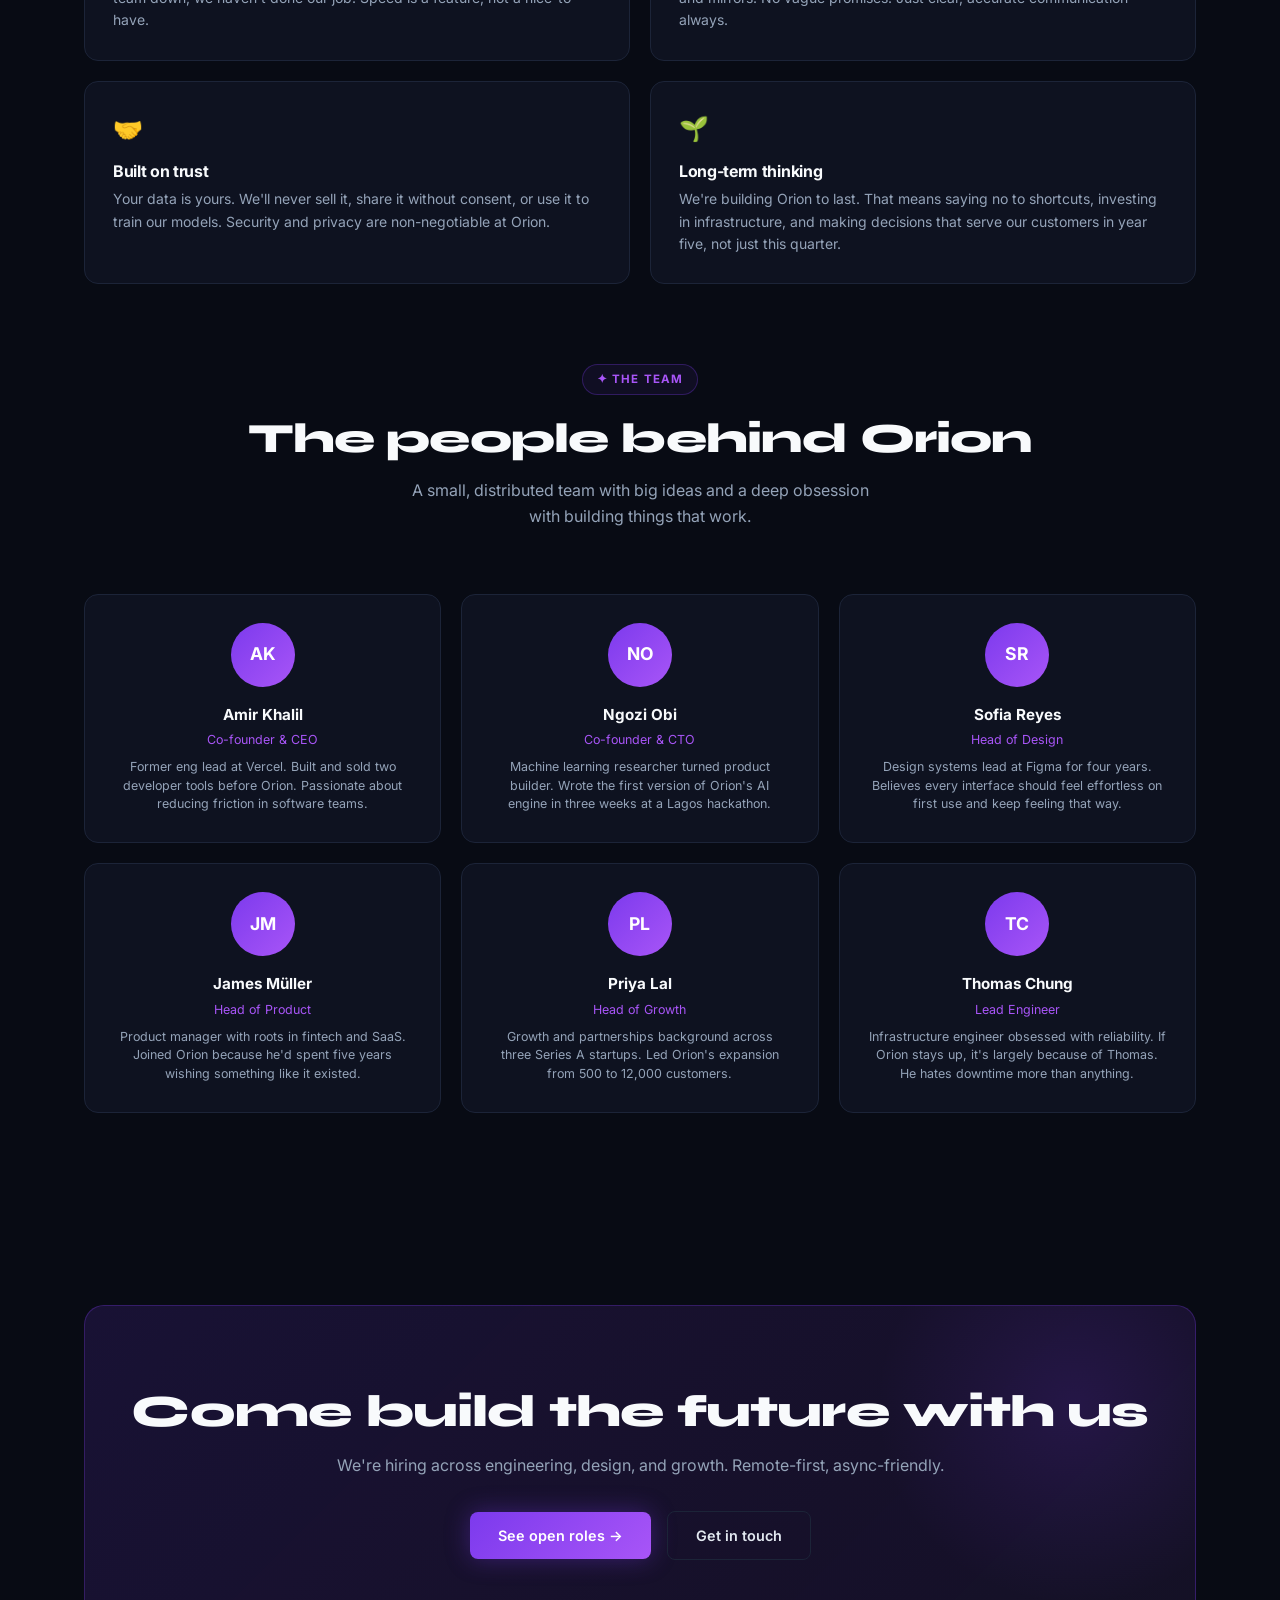
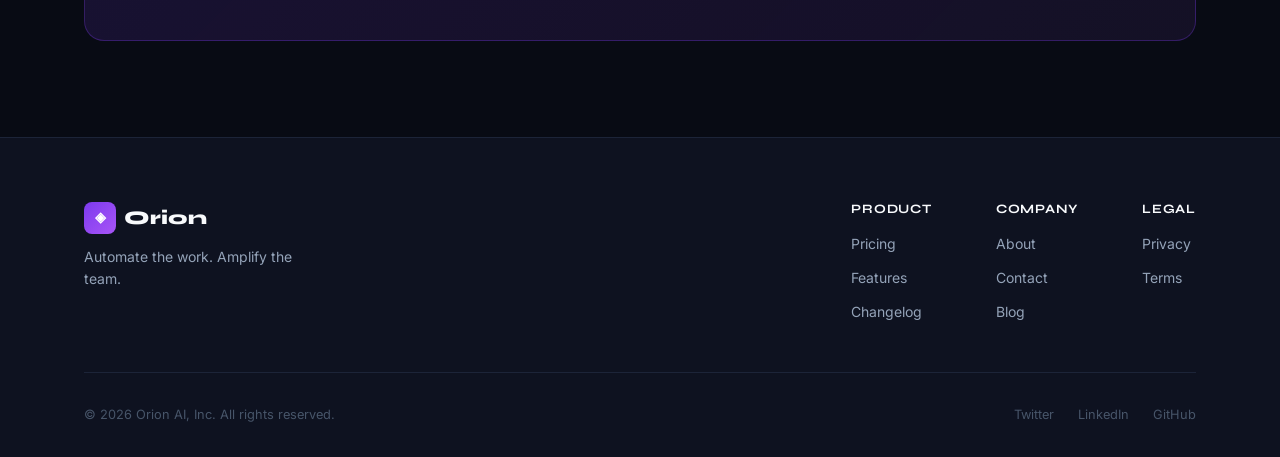
==== commit 4f19ec11: "update fonts and spacing" ====
--- a/about.html
+++ b/about.html
@@ -3,7 +3,7 @@
 <head>
   <meta charset="UTF-8" />
   <meta name="viewport" content="width=device-width, initial-scale=1.0" />
-  <title>About — Orion AI</title>
+  <title>About - Orion AI</title>
   <link href="https://fonts.googleapis.com/css2?family=Syne:wght@700;800&family=Inter:wght@400;500;600&display=swap" rel="stylesheet" />
   <link rel="stylesheet" href="styles.css" />
 </head>
@@ -34,7 +34,7 @@
     <div class="container">
       <span class="section-label reveal">✦ About</span>
       <h1 class="reveal reveal-d1">Built for teams who <span class="gradient-text">refuse to waste time</span></h1>
-      <p class="reveal reveal-d2">We started Orion because we were frustrated with the same thing every team is frustrated with — too many tools, too much manual work, not enough clarity.</p>
+      <p class="reveal reveal-d2">We started Orion because we were frustrated with the same thing every team is frustrated with too many tools, too much manual work, not enough clarity.</p>
     </div>
   </div>
 
@@ -69,9 +69,9 @@
         <div class="story-text reveal reveal-d2">
           <span class="section-label">Our Story</span>
           <h2>We built the tool we always wished existed</h2>
-          <p>In 2023, our founding team was running a fast-moving startup and spending hours every week on manual handoffs between tools. We tried every automation platform out there — they were either too complex, too limited, or too expensive to scale.</p>
+          <p>In 2023, our founding team was running a fast-moving startup and spending hours every week on manual handoffs between tools. We tried every automation platform out there and they were either too complex, too limited, or too expensive to scale.</p>
           <p>So we built Orion. A platform that combines the simplicity of no-code automation with the intelligence of AI, designed for teams who need to move fast without breaking things.</p>
-          <p>Today, Orion powers thousands of teams across the world — from two-person startups to Fortune 500 engineering departments. And we're just getting started.</p>
+          <p>Today, Orion powers thousands of teams across the world, from two-person startups to Fortune 500 engineering departments. And we're just getting started.</p>
         </div>
       </div>
 
@@ -126,7 +126,7 @@
           <div class="team-av">SR</div>
           <div class="team-name">Sofia Reyes</div>
           <div class="team-role">Head of Design</div>
-          <div class="team-bio">Design systems lead at Figma for four years. Believes every interface should feel effortless on first use — and keep feeling that way.</div>
+          <div class="team-bio">Design systems lead at Figma for four years. Believes every interface should feel effortless on first use and keep feeling that way.</div>
         </div>
         <div class="team-card reveal reveal-d1">
           <div class="team-av">JM</div>
@@ -209,4 +209,4 @@
 
   <script src="app.js"></script>
 </body>
-</html>+</htm
--- a/styles.css
+++ b/styles.css
@@ -451,7 +451,8 @@
 }
 
 .hero-note {
-  margin-top: 1.25rem;
+  margin-top: 1.75rem;
+  padding-top: 0.8rem;
   font-size: 0.78rem;
   color: var(--text-faint);
 }
@@ -549,6 +550,7 @@
 .feature-card h3 {
   font-size: 1rem;
   font-weight: 700;
+  font-family: 'Inter';
   color: var(--white);
   margin-bottom: 0.5rem;
 }
@@ -797,7 +799,7 @@
 }
 
 .price-amount {
-  font-family: 'Syne', sans-serif;
+  font-family: 'Inter';
   font-size: 2.75rem; font-weight: 800;
   color: var(--white);
   line-height: 1;
@@ -991,6 +993,7 @@
 .value-card h3 {
   font-size: 1rem;
   font-weight: 700;
+  font-family: 'Inter';
   color: var(--white);
   margin-bottom: 0.5rem;
 }
@@ -1065,7 +1068,7 @@
   font-size: 0.9rem;
   color: var(--text-soft);
   line-height: 1.7;
-  margin-bottom: 2rem;
+  padding-bottom: 2.5rem !important;
 }
 
 .contact-detail {
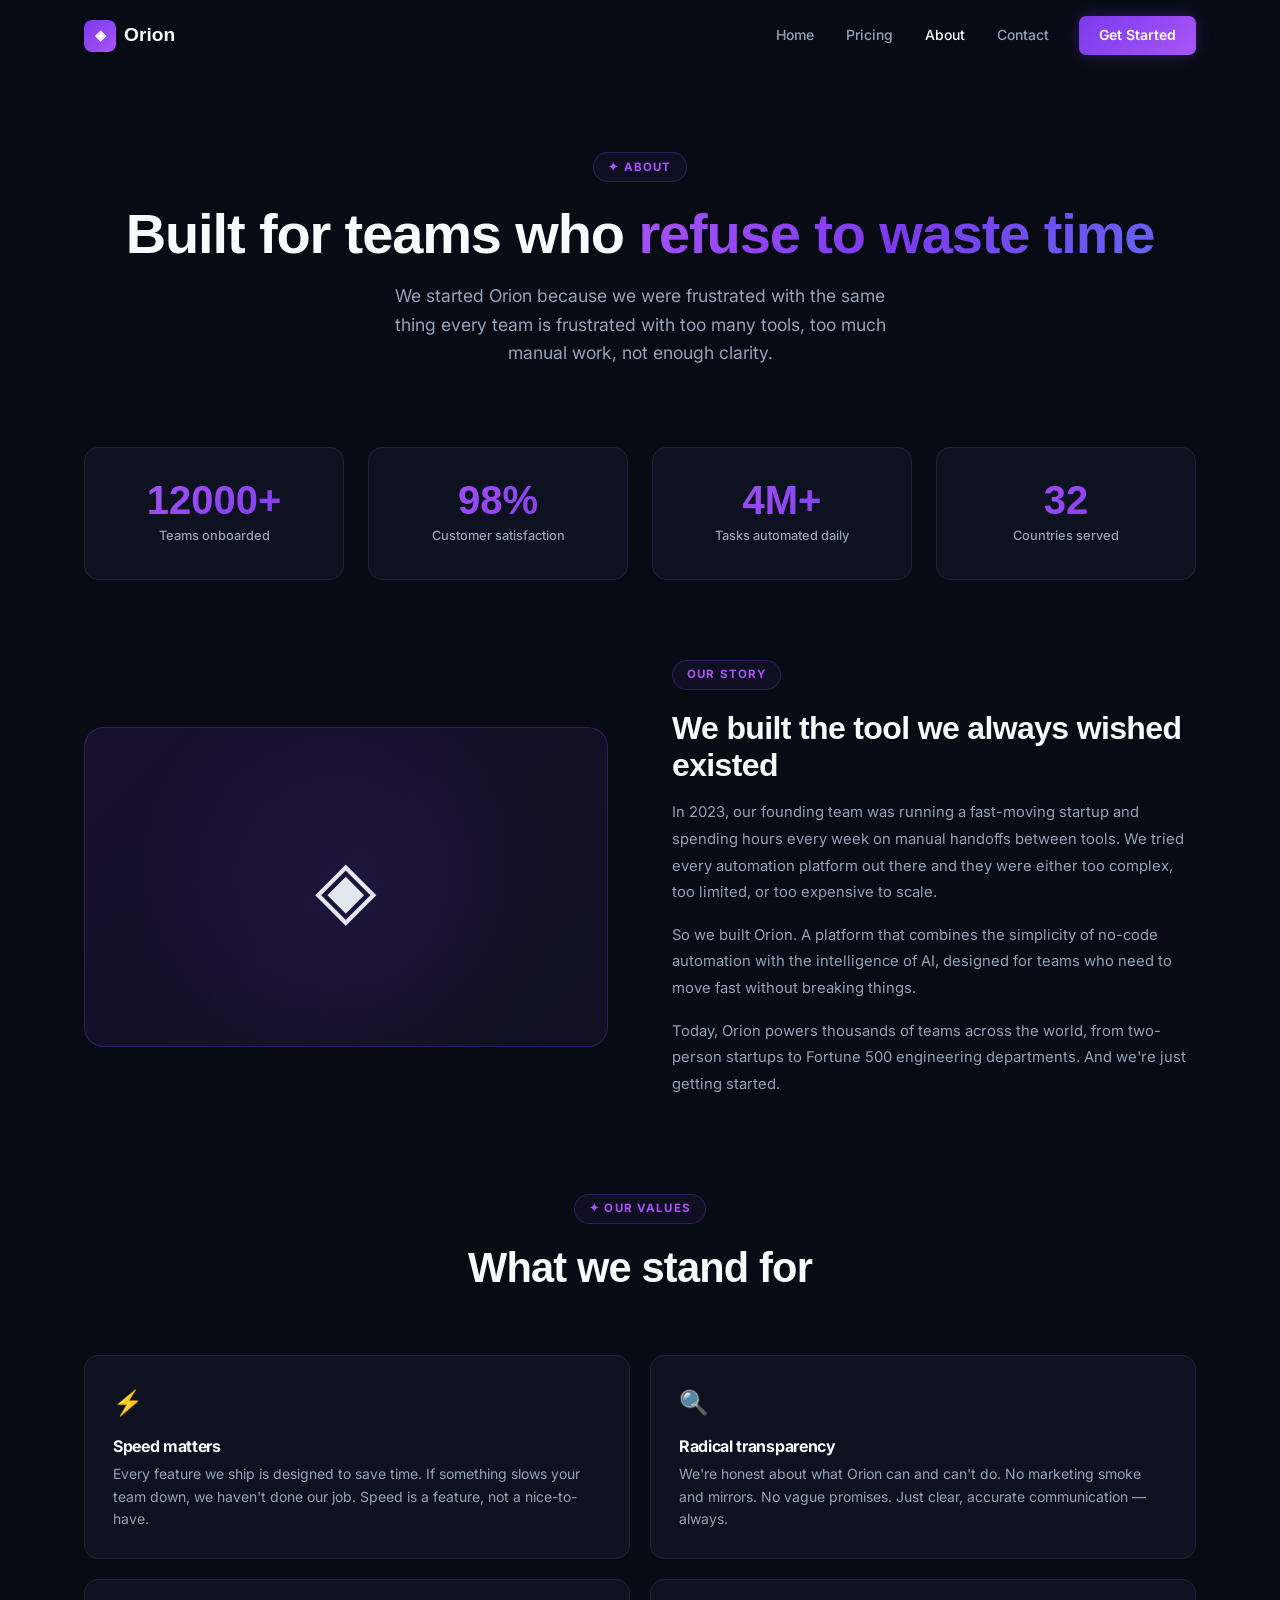
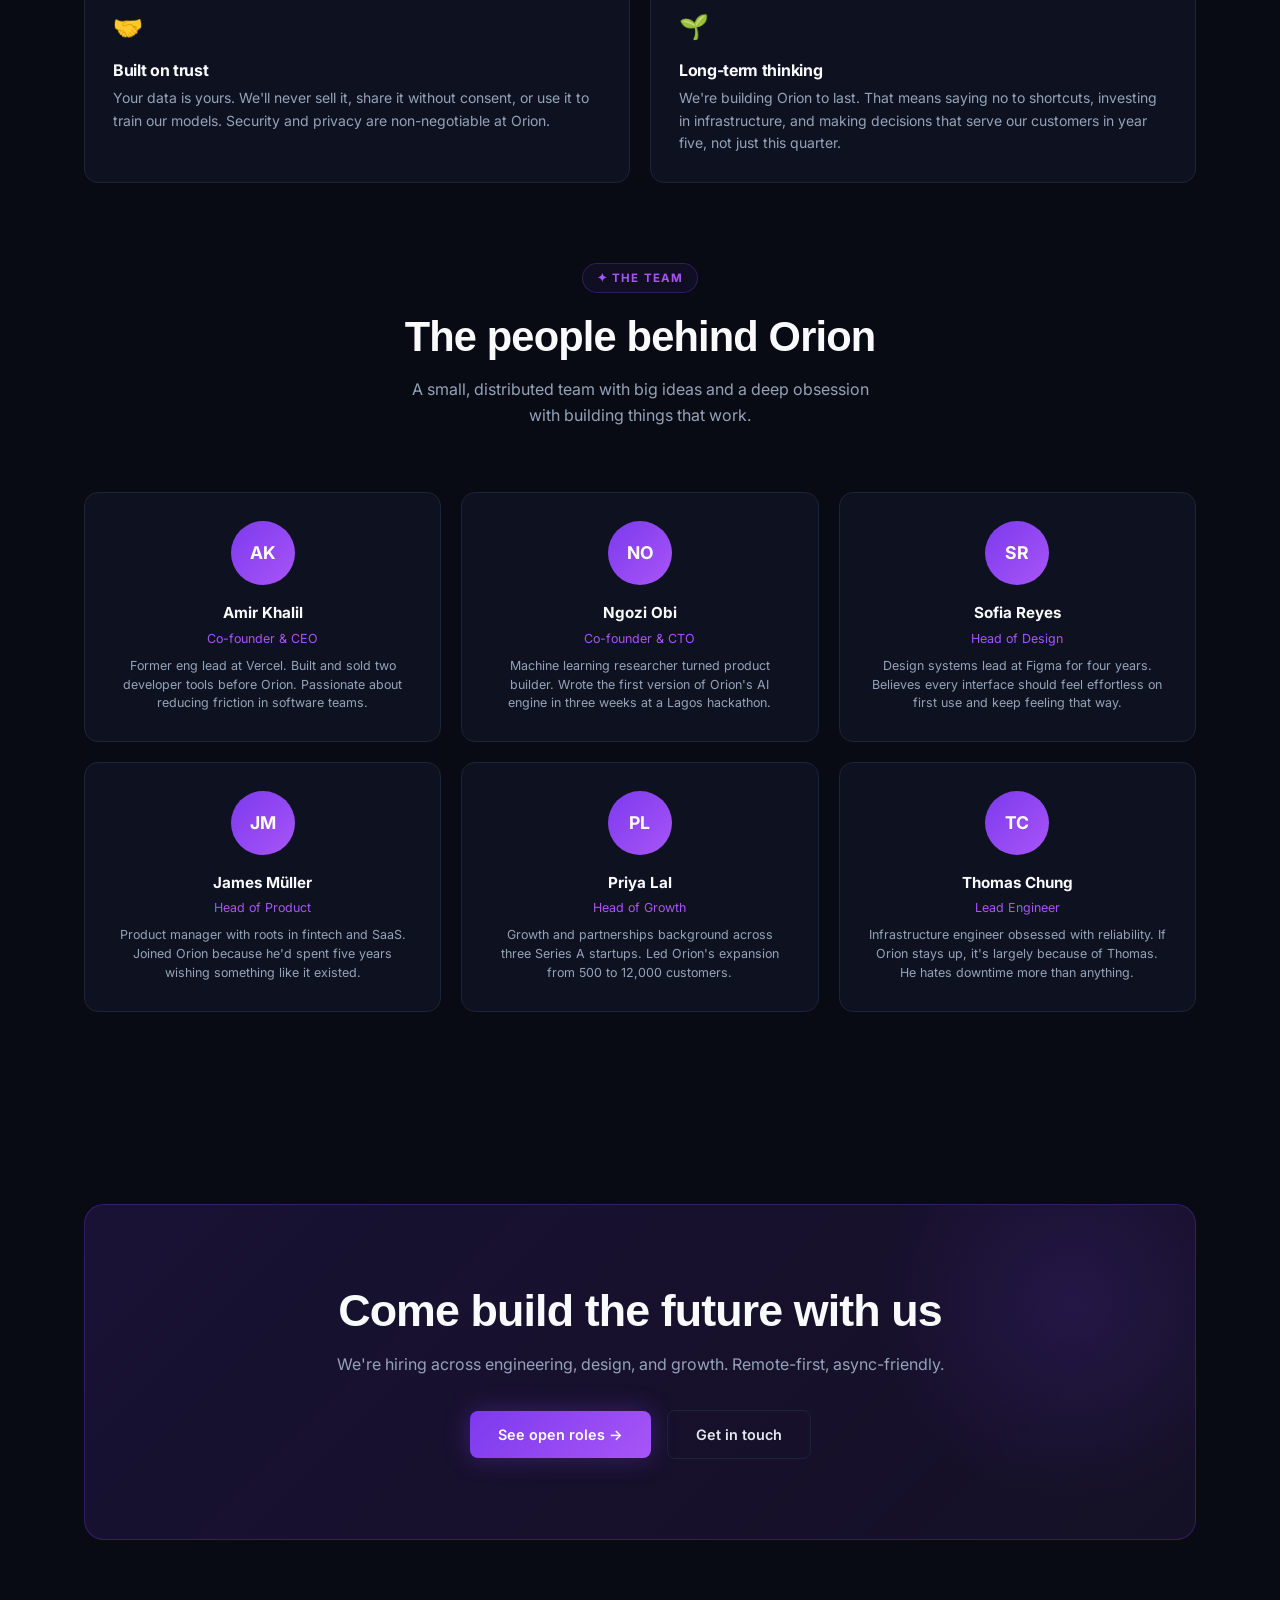
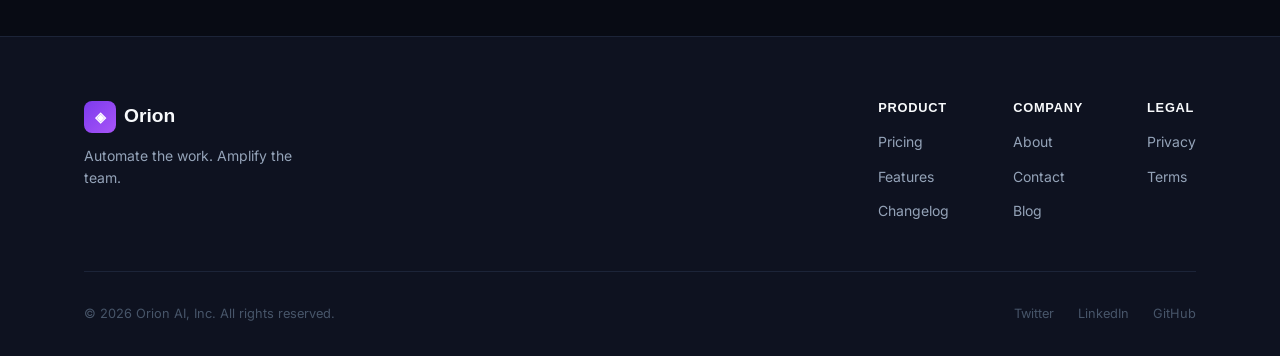
==== commit 11600c1d: "update fonts and spacing" ====
--- a/about.html
+++ b/about.html
@@ -4,7 +4,7 @@
   <meta charset="UTF-8" />
   <meta name="viewport" content="width=device-width, initial-scale=1.0" />
   <title>About - Orion AI</title>
-  <link href="https://fonts.googleapis.com/css2?family=Syne:wght@700;800&family=Inter:wght@400;500;600&display=swap" rel="stylesheet" />
+  <link href="https://fonts.googleapis.com/css2?family=Plus+Jakarta+Sans:wght@700;800&family=Inter:wght@400;500;600&display=swap" rel="stylesheet" />
   <link rel="stylesheet" href="styles.css" />
 </head>
 <body>
--- a/styles.css
+++ b/styles.css
@@ -483,7 +483,7 @@
 }
 
 .logo-name {
-  font-family: 'Syne', sans-serif;
+  font-family: 'Plus+Jakarta+Sans', sans-serif;
   font-size: 1rem;
   font-weight: 700;
   color: var(--text-faint);
